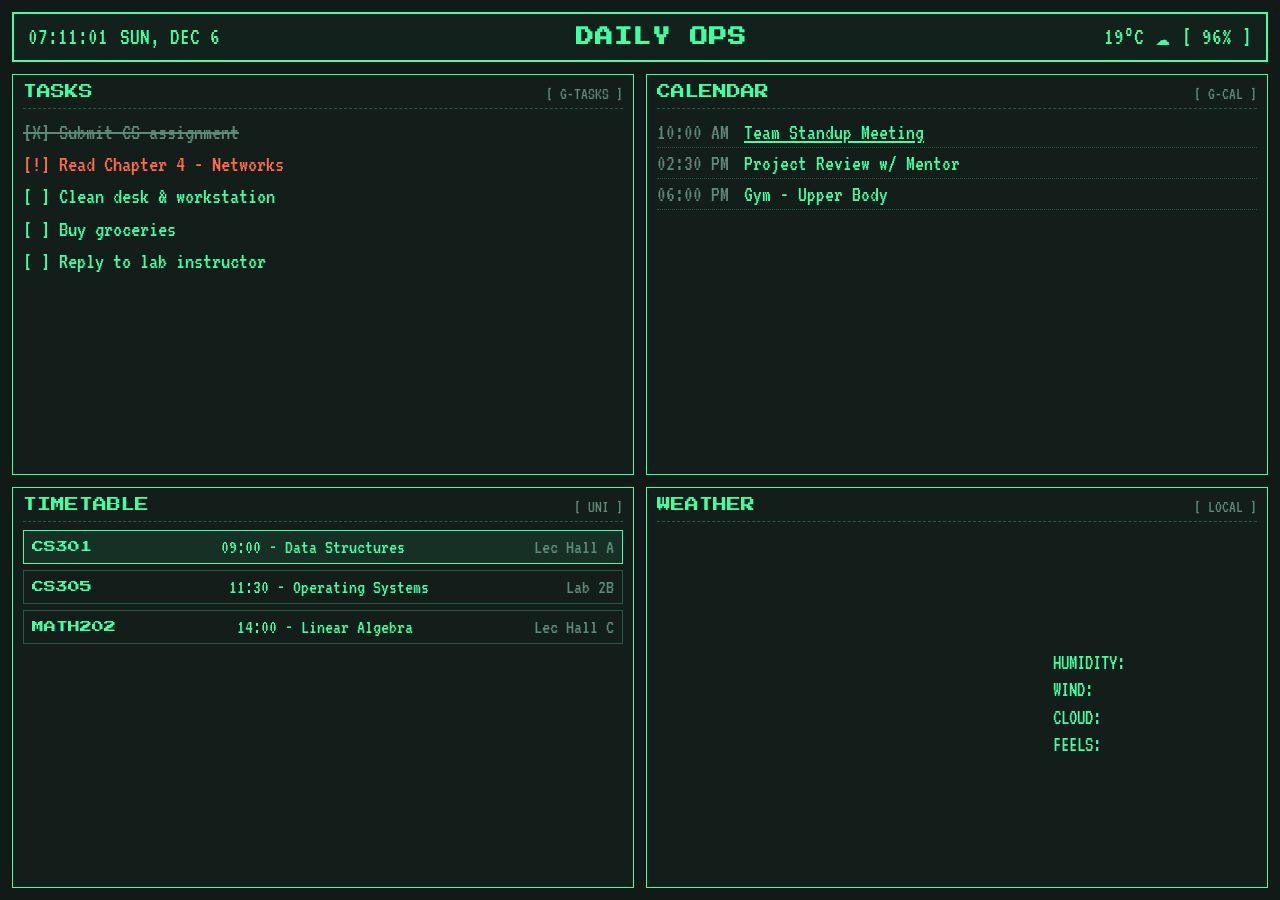
==== index.html @ a6d658bf "console.logs some stuff" ====
<!DOCTYPE html>
<html lang="en">
<head>
    <meta charset="UTF-8">
    <meta name="viewport" content="width=device-width, initial-scale=1.0, maximum-scale=1.0, user-scalable=no">
    <title>Tablet OS Dashboard</title>
    <link rel="stylesheet" href="index.css">
    <link rel="preconnect" href="https://fonts.googleapis.com">
    <link rel="preconnect" href="https://fonts.gstatic.com" crossorigin>
    <link href="https://fonts.googleapis.com/css2?family=VT323&family=Press+Start+2P&display=swap" rel="stylesheet">
    <script src="index.js" defer></script>
</head>
<body>
    <div class="panel">
        <!-- Top Navigation / Status Bar -->
        <header class="navbar">
            <div class="nav-section time-date">
                <span class="clock" id="clock">21:59:07</span>
                <span class="date" id= "date"></span>
            </div>
            <div class="nav-section title-banner">
                <h1>DAILY OPS</h1>
            </div>
            <div class="nav-section weather-status">
                <span class="temp" id="weatherDegrees">19°C</span>
                <span class="weather-icon">☁</span>
                <span class="battery">[ 96% ]</span>
            </div>
        </header>

        <!-- 4-Quadrant Main Dashboard -->
        <main class="dashboard">
            
            <!-- QUAD 1: TASKS (Google Tasks Sync) -->
            <section class="quadrant tasks-quad">
                <div class="quad-header">
                    <span>TASKS</span>
                    <span class="sync-tag">[ G-TASKS ]</span>
                </div>
                <div class="quad-content">
                    <ul class="task-list">
                        <li class="completed">[X] Submit CS assignment</li>
                        <li class="task-overdue">[!] Read Chapter 4 - Networks</li>
                        <li>[ ] Clean desk & workstation</li>
                        <li>[ ] Buy groceries</li>
                        <li>[ ] Reply to lab instructor</li>
                    </ul>
                </div>
            </section>

            <!-- QUAD 2: CALENDAR (Google Calendar Sync) -->
            <section class="quadrant calendar-quad">
                <div class="quad-header">
                    <span>CALENDAR</span>
                    <span class="sync-tag">[ G-CAL ]</span>
                </div>
                <div class="quad-content">
                    <div class="event-item active">
                        <span class="time">10:00 AM</span>
                        <span class="event-title">Team Standup Meeting</span>
                    </div>
                    <div class="event-item">
                        <span class="time">02:30 PM</span>
                        <span class="event-title">Project Review w/ Mentor</span>
                    </div>
                    <div class="event-item">
                        <span class="time">06:00 PM</span>
                        <span class="event-title">Gym - Upper Body</span>
                    </div>
                </div>
            </section>

            <!-- QUAD 3: TIMETABLE (Uni Schedule) -->
            <section class="quadrant timetable-quad">
                <div class="quad-header">
                    <span>TIMETABLE</span>
                    <span class="sync-tag">[ UNI ]</span>
                </div>
                <div class="quad-content">
                    <div class="schedule-grid">
                        <div class="slot current">
                            <span class="code">CS301</span>
                            <span class="detail">09:00 - Data Structures</span>
                            <span class="loc">Lec Hall A</span>
                        </div>
                        <div class="slot">
                            <span class="code">CS305</span>
                            <span class="detail">11:30 - Operating Systems</span>
                            <span class="loc">Lab 2B</span>
                        </div>
                        <div class="slot">
                            <span class="code">MATH202</span>
                            <span class="detail">14:00 - Linear Algebra</span>
                            <span class="loc">Lec Hall C</span>
                        </div>
                    </div>
                </div>
            </section>

            <!-- QUAD 4: WEATHER -->
            <section class="quadrant weather-quad">
                <div class="quad-header">
                    <span>WEATHER</span>
                    <span class="sync-tag">[ LOCAL ]</span>
                </div>
                <div class="quad-content weather-layout">
                    <div class="weather-main">
                        <div class="big-temp" id="temperature"></div>
                        <div class="condition" id="weather"></div>
                    </div>
                    <div class="weather-details">
                        <p id="humidity">HUMIDITY:</p>
                        <p id="windSpeed">WIND:</p>
                        <p id="cloud_cover">CLOUD: </p>
                        <p id="feels_like">FEELS:</p>
                    </div>
                </div>
            </section>

        </main>
    </div>
</body>

</html>
---- index.css ----
:root {
  --bg-base: #0a0e0f;
  --accent-green: #3fffa2;
  --panel-bg: #121a18;
  --border-color: #235c43;
  --text-muted: #5e8a78;
  --alert: #ff6b4a;
  
  --font-pixel: 'VT323', monospace;
  --font-header: 'Press Start 2P', cursive;
}

html {
  font-size: 20px; 
}

* {
  box-sizing: border-box;
  margin: 0;
  padding: 0;
}

html, body {
  width: 100vw;
  height: 100vh;
  overflow: hidden;
  background-color: var(--bg-base);
  color: var(--accent-green);
  font-family: var(--font-pixel);
  user-select: none;
}

.panel {
  width: 100%;
  height: 100vh;
  padding: 12px;
  background-color: var(--panel-bg);
  display: flex;
  flex-direction: column;
  gap: 12px;
}

.navbar {
  display: flex;
  justify-content: space-between;
  align-items: center;
  border: 2px solid var(--accent-green);
  padding: 8px 14px;
  background: rgba(63, 255, 162, 0.03);
  height: 50px;
}

.nav-section {
  display: flex;
  align-items: center;
  gap: 12px;
  font-size: 1.2rem;
}

.navbar h1 {
  font-family: var(--font-header);
  font-size: 0.9rem;
  letter-spacing: 1px;
}

.weather-status {
  color: var(--accent-green);
}

.dashboard {
  flex: 1;
  display: grid;
  grid-template-columns: 1fr 1fr;
  grid-template-rows: 1fr 1fr;
  gap: 12px;
}

.quadrant {
  border: 1px solid var(--accent-green);
  background: rgba(63, 255, 162, 0.02);
  display: flex;
  flex-direction: column;
  padding: 10px;
  overflow: hidden;
}

.quad-header {
  display: flex;
  justify-content: space-between;
  font-family: var(--font-header);
  font-size: 0.7rem;
  border-bottom: 1px dashed var(--border-color);
  padding-bottom: 6px;
  margin-bottom: 8px;
}

.sync-tag {
  color: var(--text-muted);
  font-family: var(--font-pixel);
  font-size: 0.85rem;
}

.quad-content {
  flex: 1;
  overflow-y: auto;
}

.task-list {
  list-style: none;
  font-size: 1.15rem;
  line-height: 1.4;
}

.task-list li.completed {
  color: var(--text-muted);
  text-decoration: line-through;
}

.task-overdue {
  color: var(--alert);
}

.event-item {
  display: flex;
  gap: 12px;
  font-size: 1.1rem;
  padding: 4px 0;
  border-bottom: 1px dotted var(--border-color);
}

.event-item .time {
  color: var(--text-muted);
  width: 75px;
}

.event-item.active .event-title {
  text-decoration: underline;
}

.schedule-grid {
  display: flex;
  flex-direction: column;
  gap: 6px;
}

.slot {
  border: 1px solid var(--border-color);
  padding: 6px 8px;
  display: flex;
  justify-content: space-between;
  align-items: center;
  font-size: 1rem;
}

.slot.current {
  border-color: var(--accent-green);
  background: rgba(63, 255, 162, 0.08);
}

.slot .code {
  font-family: var(--font-header);
  font-size: 0.6rem;
}

.slot .loc {
  color: var(--text-muted);
}

.weather-layout {
  display: flex;
  justify-content: space-around;
  align-items: center;
  height: 100%;
}

.big-temp {
  font-size: 3.2rem;
  line-height: 1;
}

.condition {
  font-size: 0.95rem;
  color: var(--text-muted);
  margin-top: 4px;
}

.weather-details p {
  font-size: 1.05rem;
  line-height: 1.3;
}
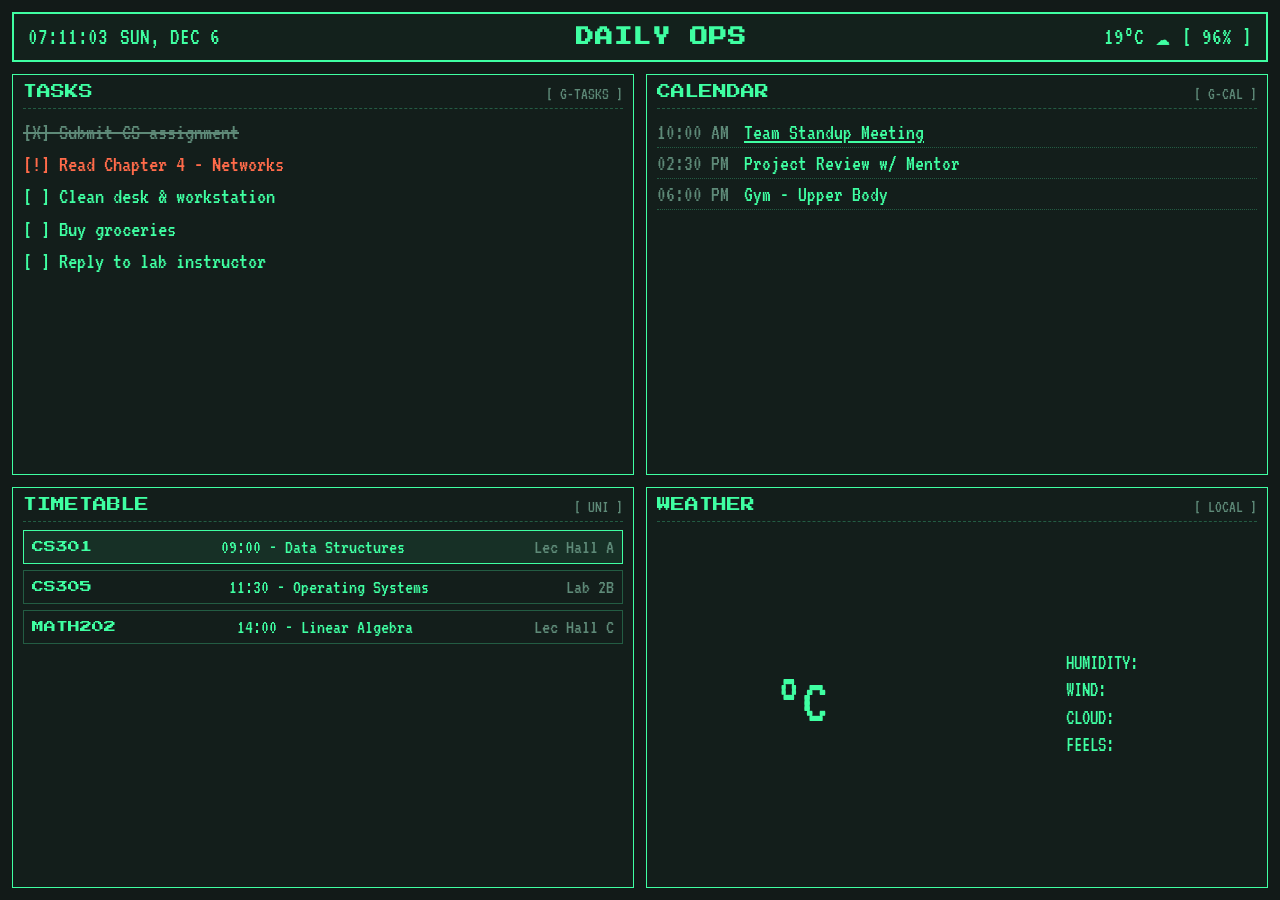
==== commit a5e15340: "fixed the weather stuff" ====
--- a/index.html
+++ b/index.html
@@ -22,7 +22,7 @@
                 <h1>DAILY OPS</h1>
             </div>
             <div class="nav-section weather-status">
-                <span class="temp" id="weatherDegrees">19°C</span>
+                <span class="temp" id="temperature-detail">19°C</span>
                 <span class="weather-icon">☁</span>
                 <span class="battery">[ 96% ]</span>
             </div>
@@ -105,7 +105,7 @@
                 </div>
                 <div class="quad-content weather-layout">
                     <div class="weather-main">
-                        <div class="big-temp" id="temperature"></div>
+                        <div class="big-temp" id="temperature-main">°C</div>
                         <div class="condition" id="weather"></div>
                     </div>
                     <div class="weather-details">
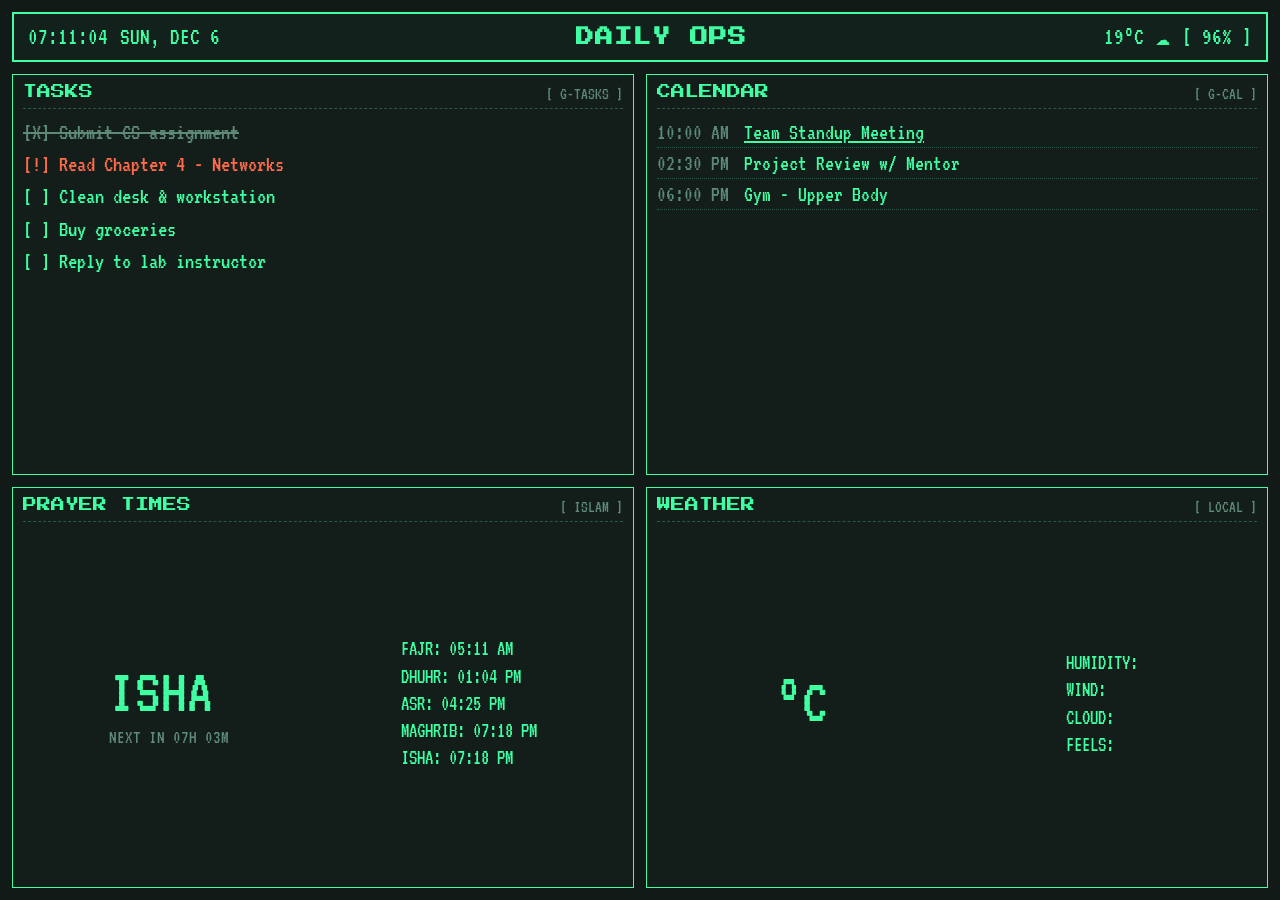
==== commit 81e5c735: "added a prayer" ====
--- a/index.html
+++ b/index.html
@@ -70,29 +70,23 @@
                 </div>
             </section>
 
-            <!-- QUAD 3: TIMETABLE (Uni Schedule) -->
-            <section class="quadrant timetable-quad">
+            <!-- QUAD 3: PRAYER TIMES (Islam) -->
+            <section class="quadrant prayer-quad">
                 <div class="quad-header">
-                    <span>TIMETABLE</span>
-                    <span class="sync-tag">[ UNI ]</span>
+                    <span>PRAYER TIMES</span>
+                    <span class="sync-tag">[ ISLAM ]</span>
                 </div>
-                <div class="quad-content">
-                    <div class="schedule-grid">
-                        <div class="slot current">
-                            <span class="code">CS301</span>
-                            <span class="detail">09:00 - Data Structures</span>
-                            <span class="loc">Lec Hall A</span>
-                        </div>
-                        <div class="slot">
-                            <span class="code">CS305</span>
-                            <span class="detail">11:30 - Operating Systems</span>
-                            <span class="loc">Lab 2B</span>
-                        </div>
-                        <div class="slot">
-                            <span class="code">MATH202</span>
-                            <span class="detail">14:00 - Linear Algebra</span>
-                            <span class="loc">Lec Hall C</span>
-                        </div>
+                <div class="quad-content weather-layout">
+                    <div class="weather-main">
+                        <div class="big-temp" id="current-prayer">ISHA</div>
+                        <div class="condition" id="next-prayer-countdown">NEXT IN 07H 03M</div>
+                    </div>
+                    <div class="weather-details">
+                        <p id="fajr-detail">FAJR: 05:11 AM</p>
+                        <p id="dhuhr-detail">DHUHR: 01:04 PM</p>
+                        <p id="asr-detail">ASR: 04:25 PM</p>
+                        <p id="maghrib-detail">MAGHRIB: 07:18 PM</p>
+                        <p id="isha-detail">ISHA: 07:18 PM</p>
                     </div>
                 </div>
             </section>
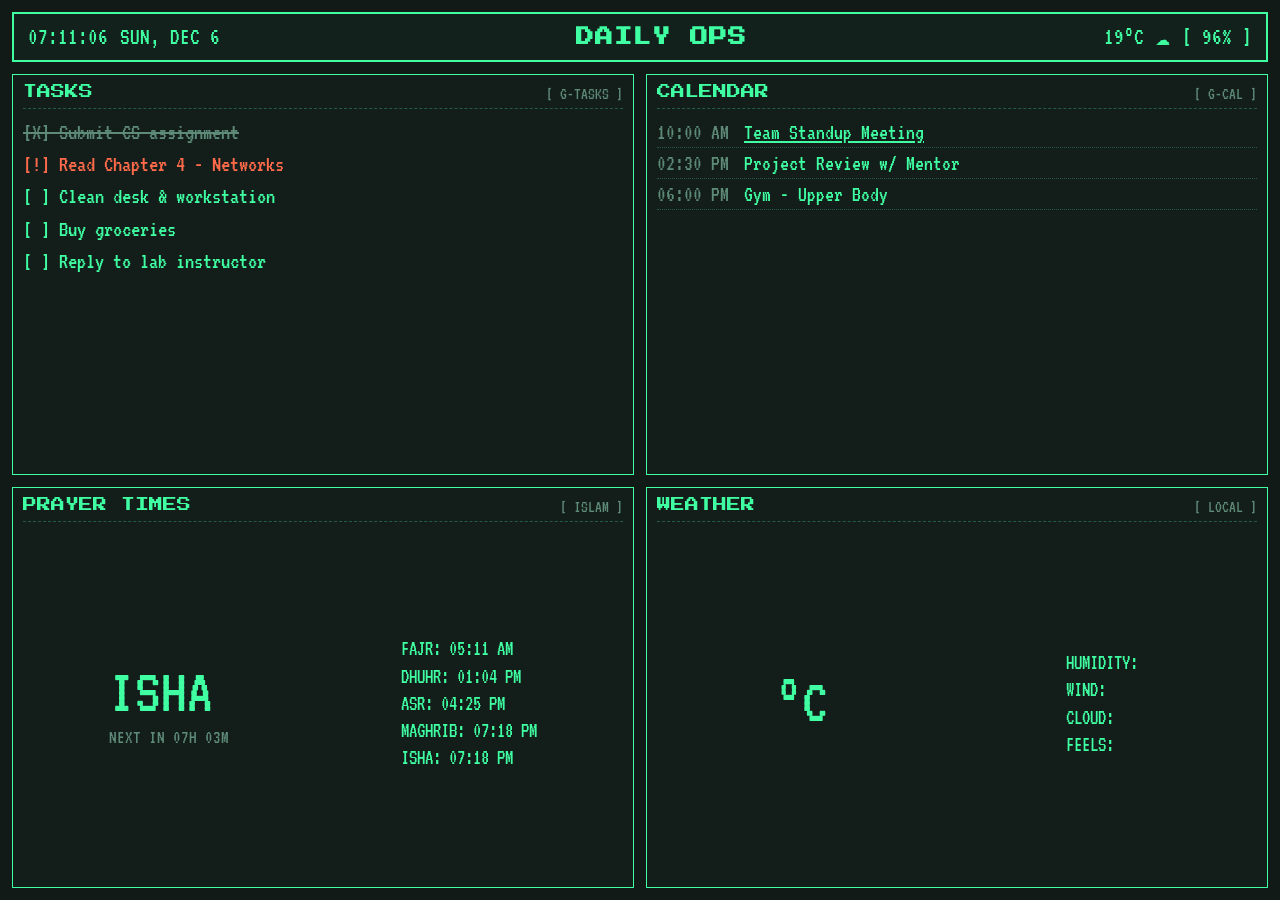
==== commit 8918b6bb: "changes made to the index.html" ====
--- a/index.html
+++ b/index.html
@@ -38,7 +38,7 @@
                     <span class="sync-tag">[ G-TASKS ]</span>
                 </div>
                 <div class="quad-content">
-                    <ul class="task-list">
+                    <ul class="task-list" id="task-list">
                         <li class="completed">[X] Submit CS assignment</li>
                         <li class="task-overdue">[!] Read Chapter 4 - Networks</li>
                         <li>[ ] Clean desk & workstation</li>
@@ -54,7 +54,7 @@
                     <span>CALENDAR</span>
                     <span class="sync-tag">[ G-CAL ]</span>
                 </div>
-                <div class="quad-content">
+                <div class="quad-content" id="calendar-events">
                     <div class="event-item active">
                         <span class="time">10:00 AM</span>
                         <span class="event-title">Team Standup Meeting</span>
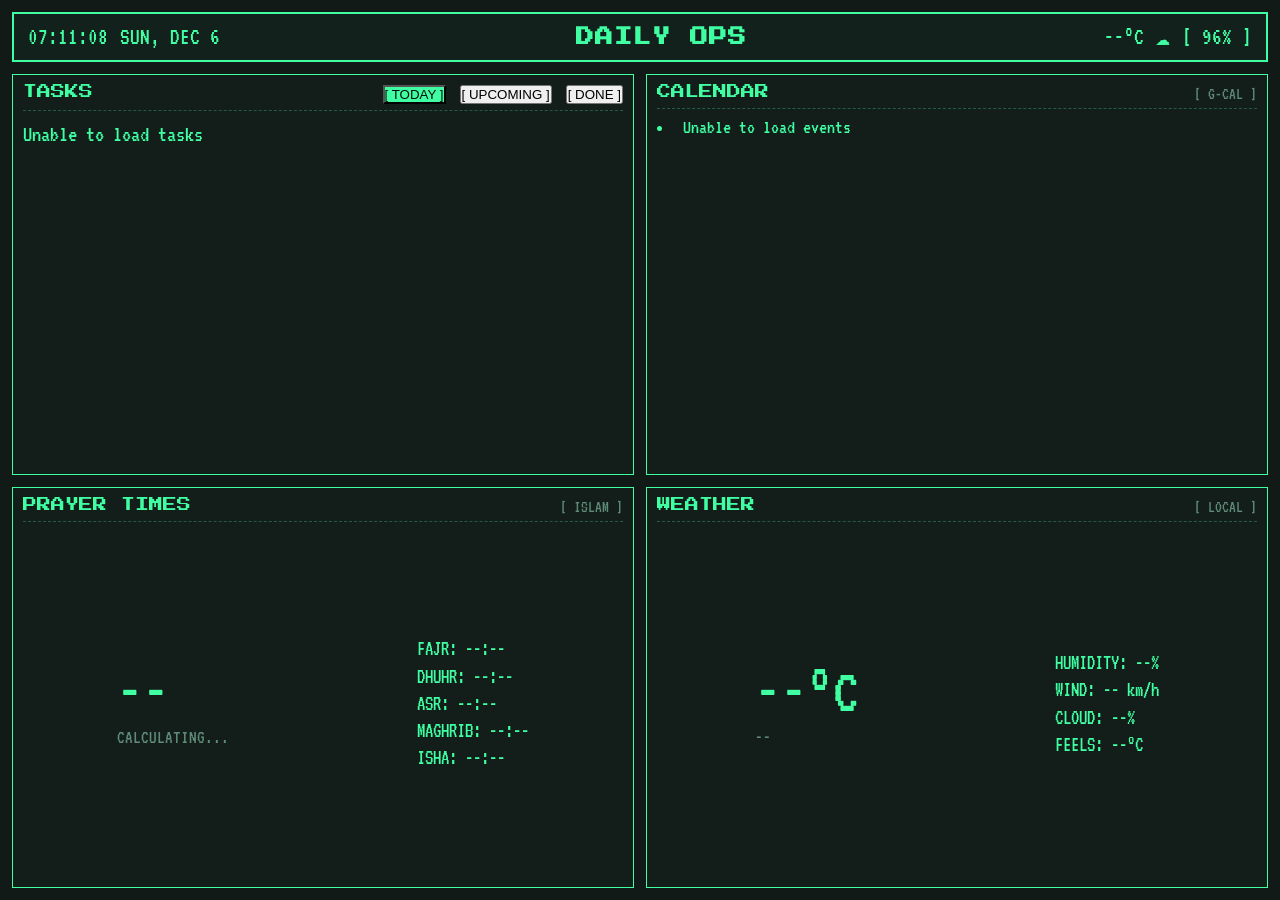
==== commit c8d88761: "added features to the clendears and tasks" ====
--- a/index.html
+++ b/index.html
@@ -15,14 +15,14 @@
         <!-- Top Navigation / Status Bar -->
         <header class="navbar">
             <div class="nav-section time-date">
-                <span class="clock" id="clock">21:59:07</span>
-                <span class="date" id= "date"></span>
+                <span class="clock" id="clock">--:--:--</span>
+                <span class="date" id="date"></span>
             </div>
             <div class="nav-section title-banner">
                 <h1>DAILY OPS</h1>
             </div>
             <div class="nav-section weather-status">
-                <span class="temp" id="temperature-detail">19°C</span>
+                <span class="temp" id="temperature-detail">--°C</span>
                 <span class="weather-icon">☁</span>
                 <span class="battery">[ 96% ]</span>
             </div>
@@ -35,15 +35,15 @@
             <section class="quadrant tasks-quad">
                 <div class="quad-header">
                     <span>TASKS</span>
-                    <span class="sync-tag">[ G-TASKS ]</span>
+                    <div class="task-tabs">
+                        <button class="tab-btn active" id="tab-today" onclick="setTaskView('today')">[ TODAY ]</button>
+                        <button class="tab-btn" id="tab-upcoming" onclick="setTaskView('upcoming')">[ UPCOMING ]</button>
+                        <button class="tab-btn" id="tab-completed" onclick="setTaskView('completed')">[ DONE ]</button>
+                    </div>
                 </div>
                 <div class="quad-content">
                     <ul class="task-list" id="task-list">
-                        <li class="completed">[X] Submit CS assignment</li>
-                        <li class="task-overdue">[!] Read Chapter 4 - Networks</li>
-                        <li>[ ] Clean desk & workstation</li>
-                        <li>[ ] Buy groceries</li>
-                        <li>[ ] Reply to lab instructor</li>
+                        <li>Loading tasks...</li>
                     </ul>
                 </div>
             </section>
@@ -55,17 +55,8 @@
                     <span class="sync-tag">[ G-CAL ]</span>
                 </div>
                 <div class="quad-content" id="calendar-events">
-                    <div class="event-item active">
-                        <span class="time">10:00 AM</span>
-                        <span class="event-title">Team Standup Meeting</span>
-                    </div>
                     <div class="event-item">
-                        <span class="time">02:30 PM</span>
-                        <span class="event-title">Project Review w/ Mentor</span>
-                    </div>
-                    <div class="event-item">
-                        <span class="time">06:00 PM</span>
-                        <span class="event-title">Gym - Upper Body</span>
+                        <span class="event-title">Loading events...</span>
                     </div>
                 </div>
             </section>
@@ -78,15 +69,15 @@
                 </div>
                 <div class="quad-content weather-layout">
                     <div class="weather-main">
-                        <div class="big-temp" id="current-prayer">ISHA</div>
-                        <div class="condition" id="next-prayer-countdown">NEXT IN 07H 03M</div>
+                        <div class="big-temp" id="current-prayer">--</div>
+                        <div class="condition" id="next-prayer-countdown">CALCULATING...</div>
                     </div>
                     <div class="weather-details">
-                        <p id="fajr-detail">FAJR: 05:11 AM</p>
-                        <p id="dhuhr-detail">DHUHR: 01:04 PM</p>
-                        <p id="asr-detail">ASR: 04:25 PM</p>
-                        <p id="maghrib-detail">MAGHRIB: 07:18 PM</p>
-                        <p id="isha-detail">ISHA: 07:18 PM</p>
+                        <p id="fajr-detail">FAJR: --:--</p>
+                        <p id="dhuhr-detail">DHUHR: --:--</p>
+                        <p id="asr-detail">ASR: --:--</p>
+                        <p id="maghrib-detail">MAGHRIB: --:--</p>
+                        <p id="isha-detail">ISHA: --:--</p>
                     </div>
                 </div>
             </section>
@@ -99,14 +90,14 @@
                 </div>
                 <div class="quad-content weather-layout">
                     <div class="weather-main">
-                        <div class="big-temp" id="temperature-main">°C</div>
-                        <div class="condition" id="weather"></div>
+                        <div class="big-temp" id="temperature-main">--°C</div>
+                        <div class="condition" id="weather">--</div>
                     </div>
                     <div class="weather-details">
-                        <p id="humidity">HUMIDITY:</p>
-                        <p id="windSpeed">WIND:</p>
-                        <p id="cloud_cover">CLOUD: </p>
-                        <p id="feels_like">FEELS:</p>
+                        <p id="humidity">HUMIDITY: --%</p>
+                        <p id="windSpeed">WIND: -- km/h</p>
+                        <p id="cloud_cover">CLOUD: --%</p>
+                        <p id="feels_like">FEELS: --°C</p>
                     </div>
                 </div>
             </section>
@@ -114,5 +105,4 @@
         </main>
     </div>
 </body>
-
 </html>
--- a/index.css
+++ b/index.css
@@ -73,6 +73,11 @@
   grid-template-columns: 1fr 1fr;
   grid-template-rows: 1fr 1fr;
   gap: 12px;
+}
+
+.tab-btn.active {
+  color: var(--bg-base);
+  background: var(--accent-green);
 }
 
 .quadrant {
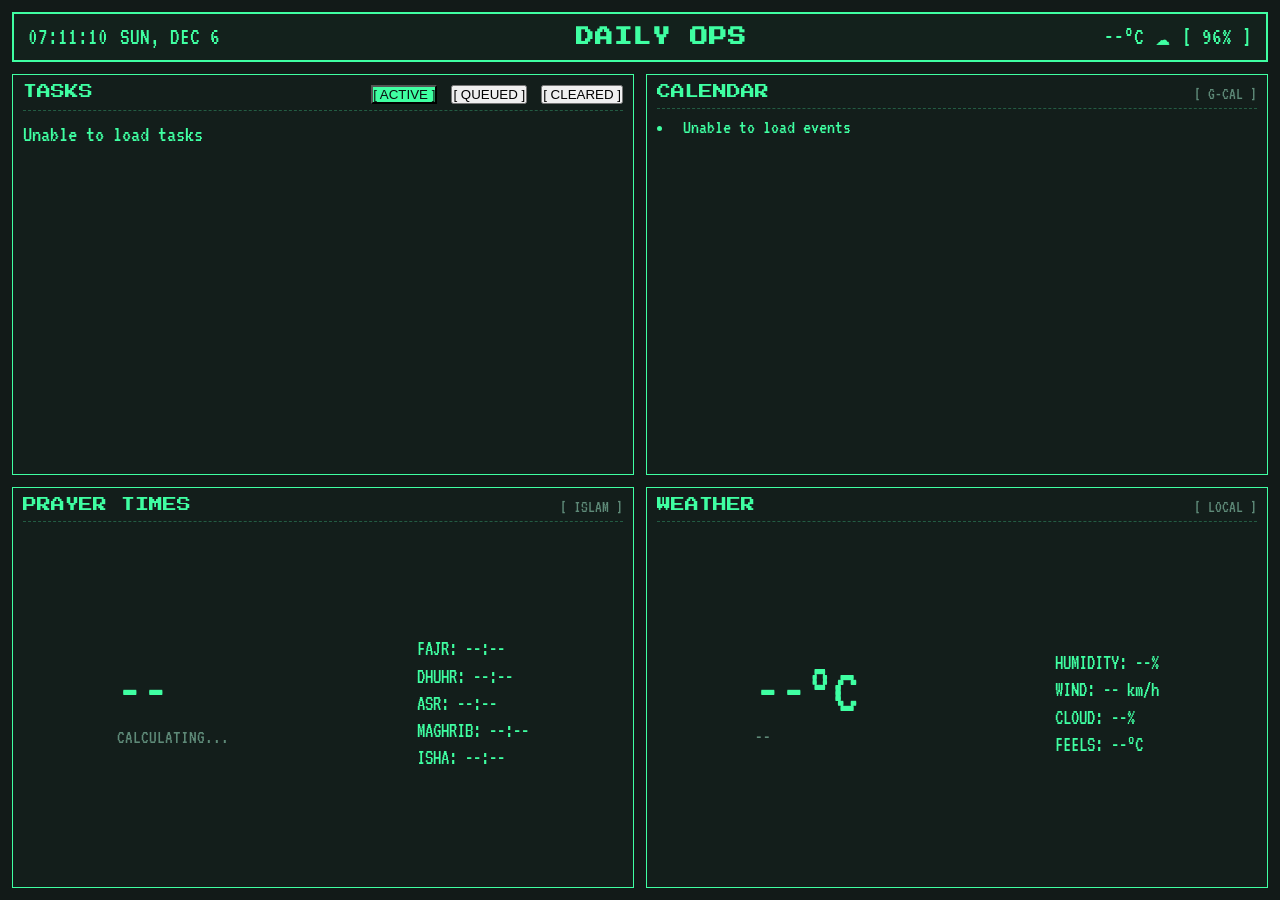
==== commit a9a0d161: "css chagnes" ====
--- a/index.html
+++ b/index.html
@@ -36,9 +36,9 @@
                 <div class="quad-header">
                     <span>TASKS</span>
                     <div class="task-tabs">
-                        <button class="tab-btn active" id="tab-today" onclick="setTaskView('today')">[ TODAY ]</button>
-                        <button class="tab-btn" id="tab-upcoming" onclick="setTaskView('upcoming')">[ UPCOMING ]</button>
-                        <button class="tab-btn" id="tab-completed" onclick="setTaskView('completed')">[ DONE ]</button>
+                        <button class="tab-btn active" id="tab-today" onclick="setTaskView('today')">[ ACTIVE ]</button>
+                        <button class="tab-btn" id="tab-upcoming" onclick="setTaskView('upcoming')">[ QUEUED ]</button>
+                        <button class="tab-btn" id="tab-completed" onclick="setTaskView('completed')">[ CLEARED ]</button>
                     </div>
                 </div>
                 <div class="quad-content">
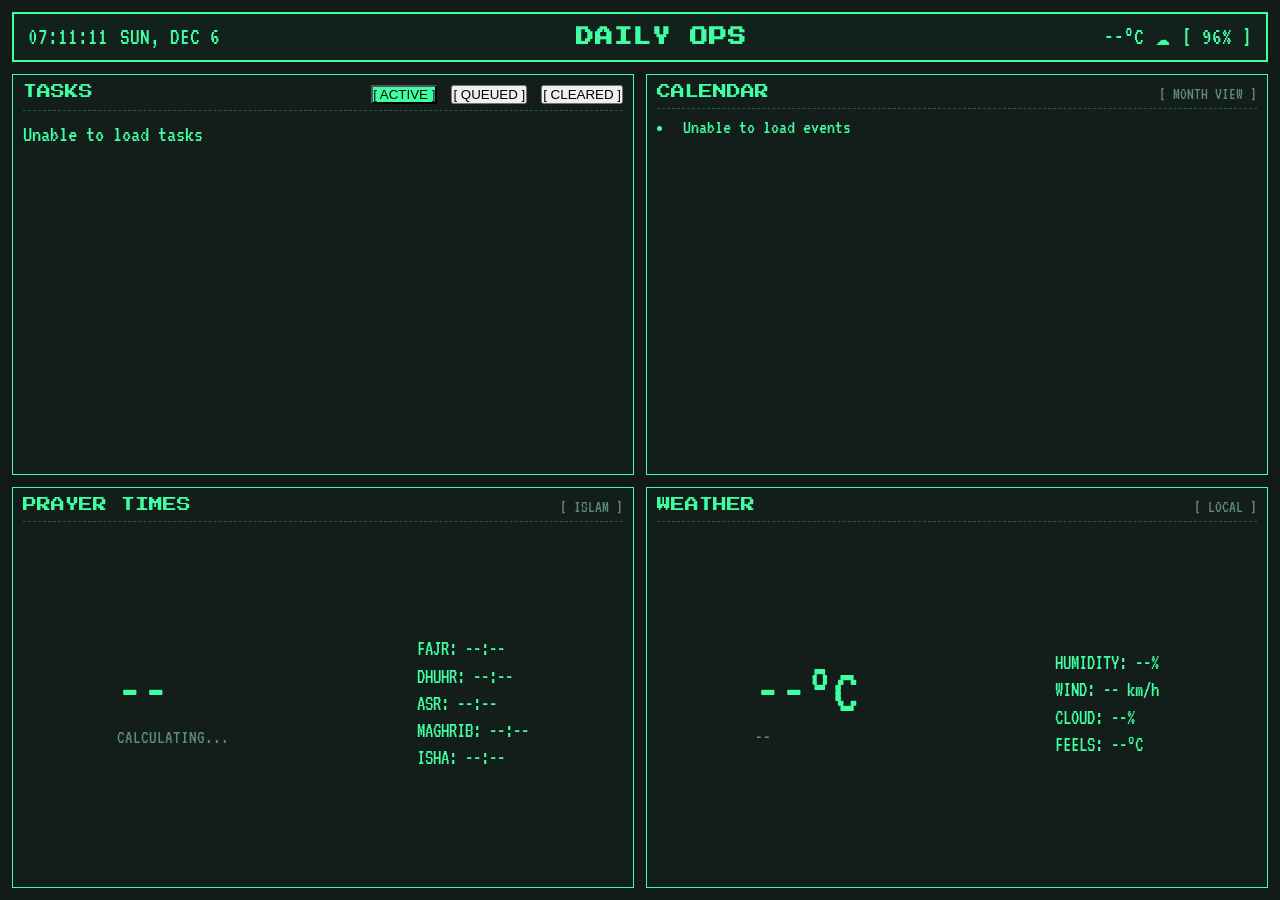
==== commit 7ab09fd9: "added calendar work" ====
--- a/index.html
+++ b/index.html
@@ -52,7 +52,7 @@
             <section class="quadrant calendar-quad">
                 <div class="quad-header">
                     <span>CALENDAR</span>
-                    <span class="sync-tag">[ G-CAL ]</span>
+                    <span class="sync-tag" onclick="openMonthView()" style="cursor:pointer;">[ MONTH VIEW ]</span>
                 </div>
                 <div class="quad-content" id="calendar-events">
                     <div class="event-item">
@@ -104,5 +104,16 @@
 
         </main>
     </div>
+
+    <!-- Month View Modal Grid -->
+    <div id="month-view" style="display: none;">
+      <div class="month-header">
+        <button onclick="changeMonth(-1)">[ PREV ]</button>
+        <h2 id="month-title">SEPTEMBER 2026</h2>
+        <button onclick="changeMonth(1)">[ NEXT ]</button>
+        <button onclick="closeMonthView()">[ CLOSE ]</button>
+      </div>
+      <div class="month-grid" id="month-grid"></div>
+    </div>
 </body>
 </html>
--- a/index.css
+++ b/index.css
@@ -192,4 +192,32 @@
 .weather-details p {
   font-size: 1.05rem;
   line-height: 1.3;
+}
+
+/* --- MONTH VIEW STYLES --- */
+#month-view {
+  position: fixed;
+  top: 0; left: 0;
+  width: 100vw; height: 100vh;
+  background: var(--bg-base);
+  z-index: 100;
+  padding: 20px;
+}
+
+.month-grid {
+  display: grid;
+  grid-template-columns: repeat(7, 1fr);
+  gap: 4px;
+  margin-top: 20px;
+}
+
+.day-cell {
+  border: 1px solid var(--accent-green);
+  min-height: 80px;
+  padding: 4px;
+  font-size: 0.9rem;
+}
+
+.day-cell .day-number { 
+  color: var(--text-muted); 
 }
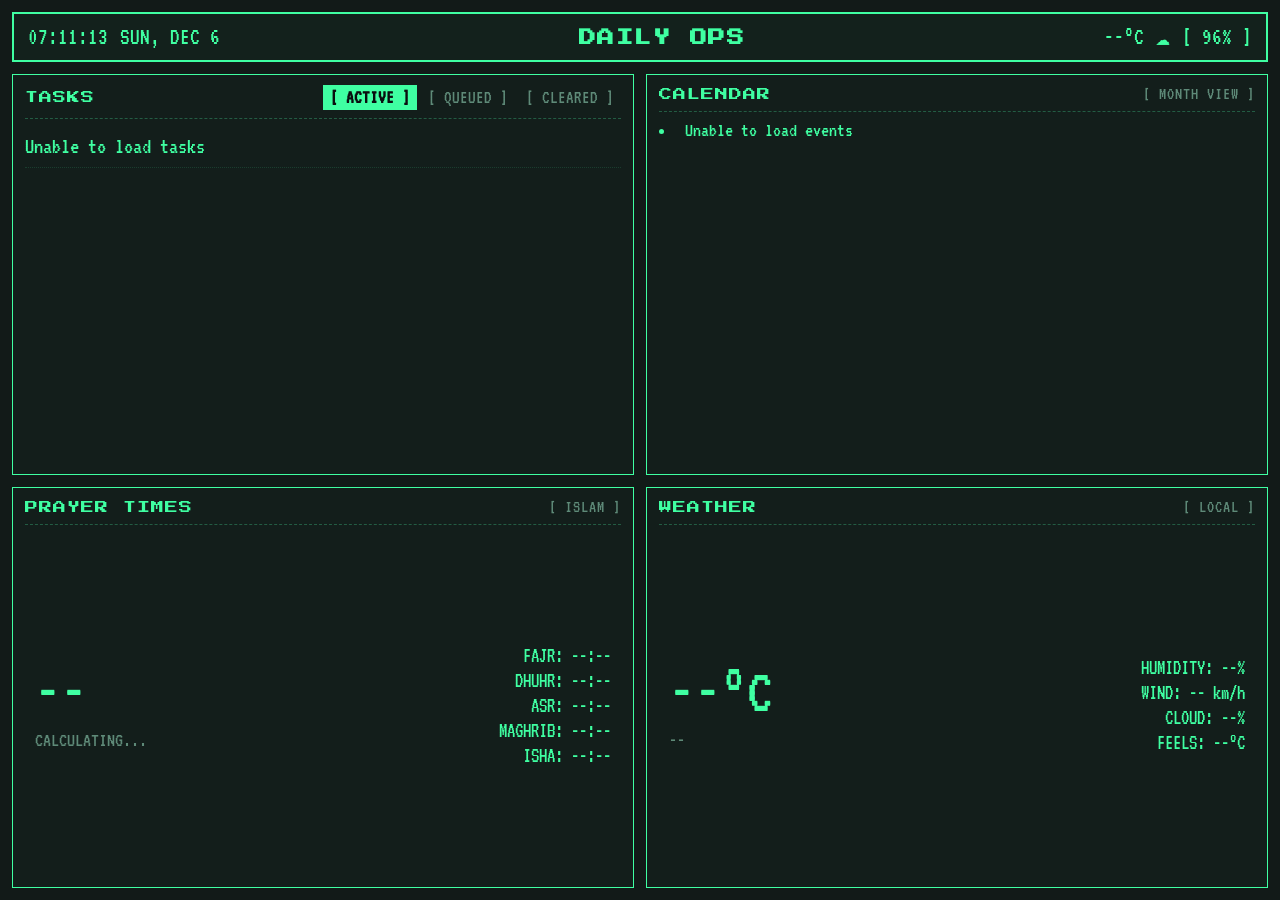
==== commit 1e36aef6: "fixed consistencies" ====
--- a/index.html
+++ b/index.html
@@ -113,6 +113,12 @@
         <button onclick="changeMonth(1)">[ NEXT ]</button>
         <button onclick="closeMonthView()">[ CLOSE ]</button>
       </div>
+
+      <!-- Added Weekday Headers Row -->
+      <div class="weekday-headers">
+        <span>SUN</span><span>MON</span><span>TUE</span><span>WED</span><span>THU</span><span>FRI</span><span>SAT</span>
+      </div>
+
       <div class="month-grid" id="month-grid"></div>
     </div>
 </body>
--- a/index.css
+++ b/index.css
@@ -30,6 +30,7 @@
   user-select: none;
 }
 
+/* --- MAIN PANEL LAYOUT --- */
 .panel {
   width: 100%;
   height: 100vh;
@@ -40,6 +41,7 @@
   gap: 12px;
 }
 
+/* --- TOP NAVBAR --- */
 .navbar {
   display: flex;
   justify-content: space-between;
@@ -59,14 +61,15 @@
 
 .navbar h1 {
   font-family: var(--font-header);
-  font-size: 0.9rem;
-  letter-spacing: 1px;
+  font-size: 0.85rem;
+  letter-spacing: 1.5px;
 }
 
 .weather-status {
   color: var(--accent-green);
 }
 
+/* --- DASHBOARD GRID --- */
 .dashboard {
   flex: 1;
   display: grid;
@@ -75,45 +78,95 @@
   gap: 12px;
 }
 
+.quadrant {
+  border: 1px solid var(--accent-green);
+  background: rgba(63, 255, 162, 0.02);
+  display: flex;
+  flex-direction: column;
+  padding: 10px 12px;
+  overflow: hidden;
+}
+
+.quad-header {
+  display: flex;
+  justify-content: space-between;
+  align-items: center;
+  font-family: var(--font-header);
+  font-size: 0.65rem;
+  border-bottom: 1px dashed var(--border-color);
+  padding-bottom: 8px;
+  margin-bottom: 8px;
+  letter-spacing: 1px;
+}
+
+.quad-content {
+  flex: 1;
+  overflow-y: auto;
+}
+
+/* Scrollbar Styling for retro look */
+.quad-content::-webkit-scrollbar,
+.month-grid::-webkit-scrollbar {
+  width: 6px;
+}
+.quad-content::-webkit-scrollbar-thumb,
+.month-grid::-webkit-scrollbar-thumb {
+  background: var(--border-color);
+}
+
+/* --- BUTTONS & TABS --- */
+.task-tabs {
+  display: flex;
+  gap: 4px;
+}
+
+.tab-btn, .action-btn, .month-header button {
+  background: transparent;
+  border: 1px solid transparent;
+  color: var(--text-muted);
+  font-family: var(--font-pixel);
+  font-size: 0.95rem;
+  cursor: pointer;
+  padding: 2px 6px;
+  transition: color 0.15s ease, background 0.15s ease, border-color 0.15s ease;
+}
+
+.tab-btn:hover, .action-btn:hover, .month-header button:hover {
+  color: var(--accent-green);
+  background: rgba(63, 255, 162, 0.1);
+  border-color: var(--border-color);
+}
+
 .tab-btn.active {
   color: var(--bg-base);
   background: var(--accent-green);
-}
-
-.quadrant {
-  border: 1px solid var(--accent-green);
-  background: rgba(63, 255, 162, 0.02);
-  display: flex;
-  flex-direction: column;
-  padding: 10px;
-  overflow: hidden;
-}
-
-.quad-header {
-  display: flex;
-  justify-content: space-between;
-  font-family: var(--font-header);
-  font-size: 0.7rem;
-  border-bottom: 1px dashed var(--border-color);
-  padding-bottom: 6px;
-  margin-bottom: 8px;
+  font-weight: bold;
 }
 
 .sync-tag {
   color: var(--text-muted);
   font-family: var(--font-pixel);
-  font-size: 0.85rem;
-}
-
-.quad-content {
-  flex: 1;
-  overflow-y: auto;
-}
-
-.task-list {
+  font-size: 0.9rem;
+  transition: color 0.15s ease;
+}
+
+.sync-tag:hover {
+  color: var(--accent-green);
+}
+
+/* --- LIST ITEMS (TASKS & CALENDAR) --- */
+.task-list, .event-list {
   list-style: none;
   font-size: 1.15rem;
   line-height: 1.4;
+  display: flex;
+  flex-direction: column;
+  gap: 4px;
+}
+
+.task-list li, .event-list li {
+  border-bottom: 1px dotted rgba(35, 92, 67, 0.5);
+  padding: 4px 0;
 }
 
 .task-list li.completed {
@@ -129,95 +182,144 @@
   display: flex;
   gap: 12px;
   font-size: 1.1rem;
-  padding: 4px 0;
-  border-bottom: 1px dotted var(--border-color);
 }
 
 .event-item .time {
   color: var(--text-muted);
-  width: 75px;
-}
-
-.event-item.active .event-title {
-  text-decoration: underline;
-}
-
-.schedule-grid {
-  display: flex;
-  flex-direction: column;
-  gap: 6px;
-}
-
-.slot {
-  border: 1px solid var(--border-color);
-  padding: 6px 8px;
+  min-width: 65px;
+}
+
+/* --- WEATHER & PRAYER QUADRANTS --- */
+.weather-layout {
   display: flex;
   justify-content: space-between;
   align-items: center;
-  font-size: 1rem;
-}
-
-.slot.current {
-  border-color: var(--accent-green);
-  background: rgba(63, 255, 162, 0.08);
-}
-
-.slot .code {
-  font-family: var(--font-header);
-  font-size: 0.6rem;
-}
-
-.slot .loc {
-  color: var(--text-muted);
-}
-
-.weather-layout {
-  display: flex;
-  justify-content: space-around;
-  align-items: center;
   height: 100%;
+  padding: 0 10px;
+}
+
+.weather-main {
+  display: flex;
+  flex-direction: column;
+  justify-content: center;
 }
 
 .big-temp {
   font-size: 3.2rem;
   line-height: 1;
+  font-family: var(--font-pixel);
 }
 
 .condition {
-  font-size: 0.95rem;
-  color: var(--text-muted);
-  margin-top: 4px;
+  font-size: 1rem;
+  color: var(--text-muted);
+  margin-top: 6px;
+  text-transform: uppercase;
+}
+
+.weather-details {
+  display: flex;
+  flex-direction: column;
+  justify-content: center;
+  gap: 4px;
+  text-align: right;
 }
 
 .weather-details p {
   font-size: 1.05rem;
-  line-height: 1.3;
-}
-
-/* --- MONTH VIEW STYLES --- */
+  color: var(--accent-green);
+}
+
+/* --- MONTH VIEW MODAL --- */
 #month-view {
   position: fixed;
-  top: 0; left: 0;
-  width: 100vw; height: 100vh;
+  top: 0; 
+  left: 0;
+  width: 100vw; 
+  height: 100vh;
   background: var(--bg-base);
   z-index: 100;
-  padding: 20px;
-}
-
-.month-grid {
+  padding: 16px 24px;
+  display: flex;
+  flex-direction: column;
+}
+
+.month-header {
+  display: flex;
+  justify-content: space-between;
+  align-items: center;
+  border-bottom: 2px solid var(--accent-green);
+  padding-bottom: 12px;
+}
+
+.month-header h2 {
+  font-family: var(--font-header);
+  font-size: 1rem;
+  letter-spacing: 2px;
+}
+
+.weekday-headers {
   display: grid;
   grid-template-columns: repeat(7, 1fr);
+  gap: 6px;
+  margin-top: 12px;
+  text-align: center;
+  font-family: var(--font-header);
+  font-size: 0.65rem;
+  color: var(--text-muted);
+  border-bottom: 1px dashed var(--border-color);
+  padding-bottom: 6px;
+}
+
+.month-grid {
+  flex: 1;
+  display: grid;
+  grid-template-columns: repeat(7, 1fr);
+  grid-auto-rows: 1fr;
+  gap: 6px;
+  margin-top: 8px;
+  overflow-y: auto;
+}
+
+.day-cell {
+  border: 1px solid var(--border-color);
+  background: rgba(63, 255, 162, 0.01);
+  padding: 6px;
+  font-size: 0.85rem;
+  display: flex;
+  flex-direction: column;
   gap: 4px;
-  margin-top: 20px;
-}
-
-.day-cell {
-  border: 1px solid var(--accent-green);
-  min-height: 80px;
-  padding: 4px;
-  font-size: 0.9rem;
+  overflow: hidden;
+}
+
+.day-cell.empty {
+  border-color: rgba(35, 92, 67, 0.3);
+  background: transparent;
+}
+
+.day-cell.today {
+  border-color: var(--accent-green);
+  background: rgba(63, 255, 162, 0.08);
 }
 
 .day-cell .day-number { 
+  font-family: var(--font-header);
+  font-size: 0.6rem;
   color: var(--text-muted); 
+}
+
+.day-cell.today .day-number {
+  color: var(--accent-green);
+}
+
+.day-cell .event-title {
+  font-size: 0.8rem;
+  line-height: 1.1;
+  white-space: nowrap;
+  overflow: hidden;
+  text-overflow: ellipsis;
+  color: var(--accent-green);
+  background: rgba(63, 255, 162, 0.05);
+  padding: 2px 4px;
+  border-left: 2px solid var(--accent-green);
 }
